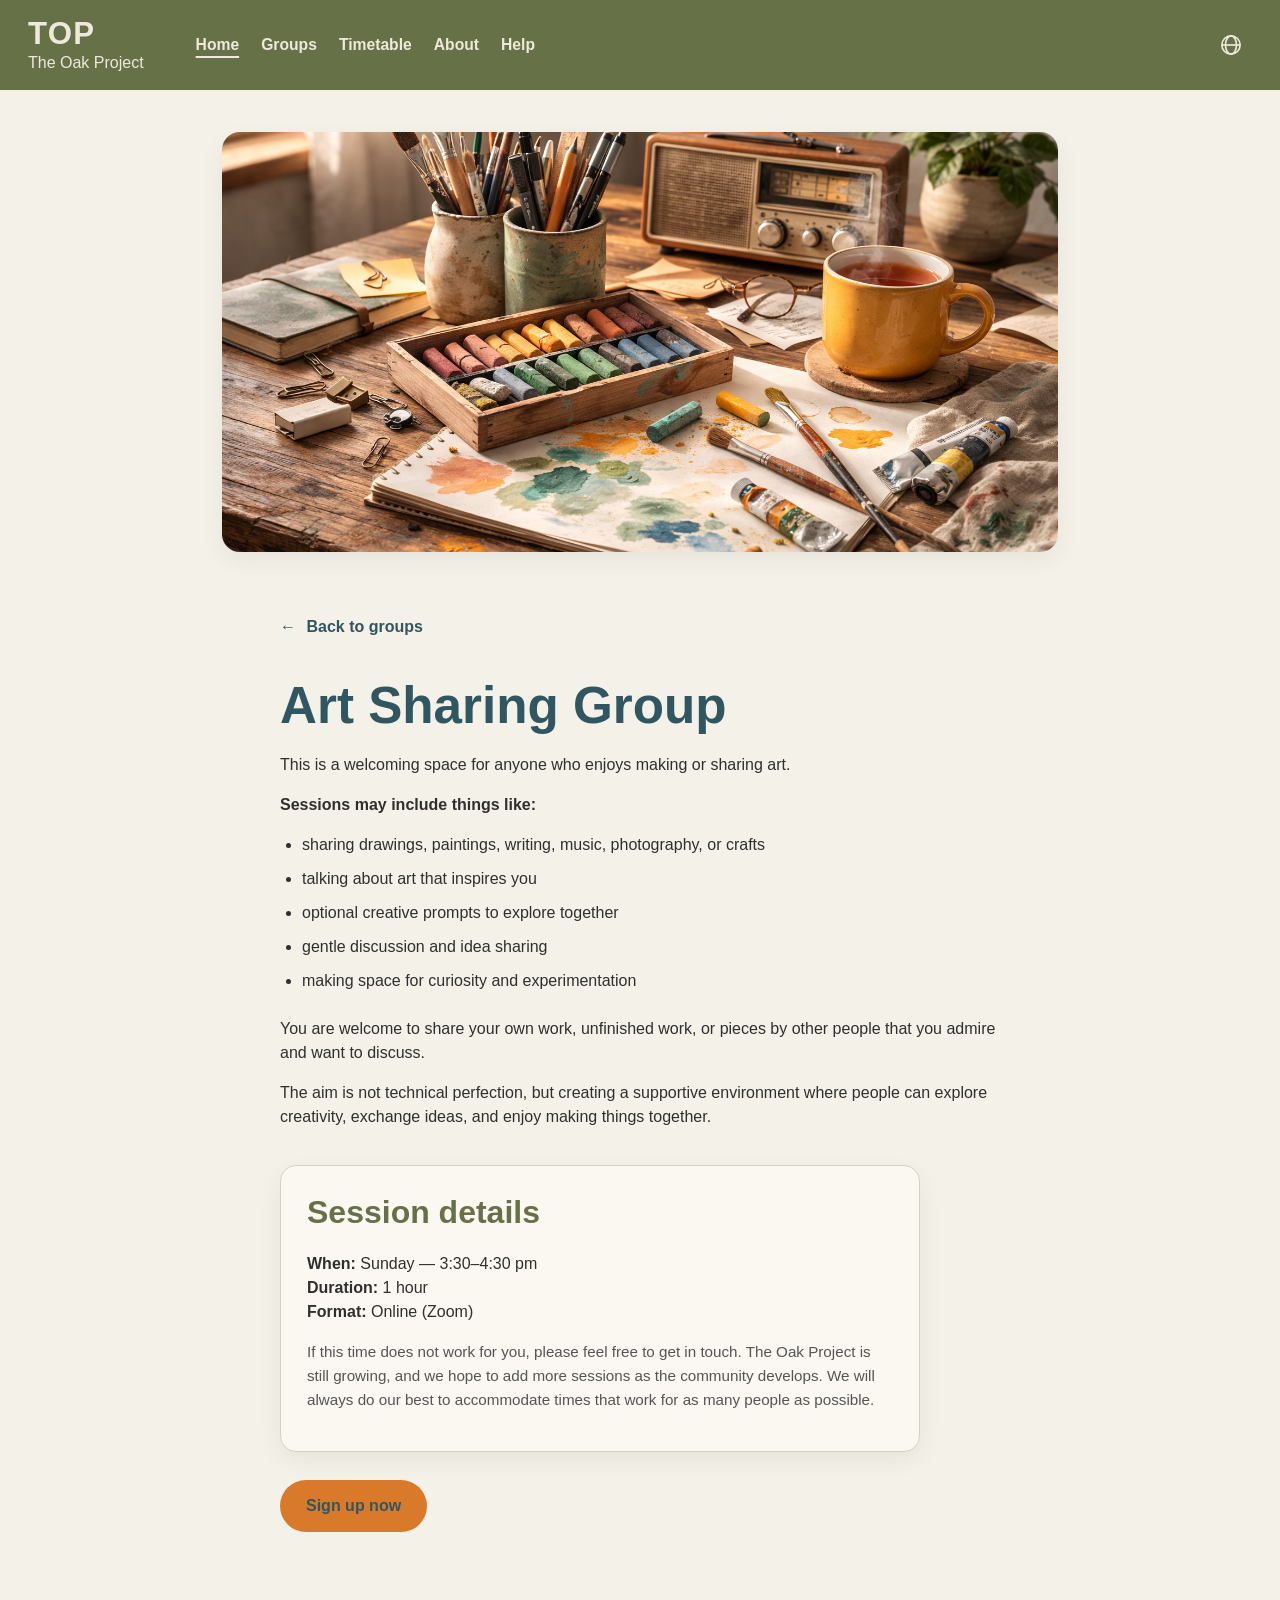
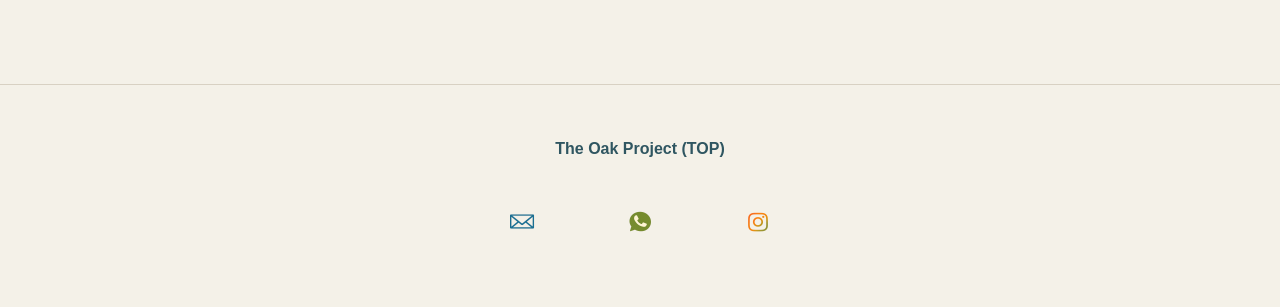
==== art-sharing.html @ 1de81f5d "working site reattached" ====
<!DOCTYPE html>
<html lang="en">
<head>
  <meta charset="UTF-8" />
  <meta name="viewport" content="width=device-width, initial-scale=1.0" />
  <title>Art Sharing Group | The Oak Project</title>
  <link rel="stylesheet" href="style.css" />
</head>
<body>
  <header class="top-bar">
  <div class="top-left">
    <a href="index.html" class="brand-link">
      <span class="site-name">TOP</span>
      <span class="site-subtitle">The Oak Project</span>
    </a>
  </div>

    <nav class="main-nav">
    <a href="index.html" class="nav-link active-nav" data-i18n="nav.home">Home</a>

    <div class="nav-dropdown">
      <button class="nav-link nav-dropdown-button" type="button" data-i18n="nav.groups">Groups</button>
      <div class="nav-dropdown-menu">
  <a href="computer-basics.html" data-i18n="navgroups.computer">Computer Basics</a>
  <a href="beginner-coding.html" data-i18n="navgroups.coding">Beginner Coding</a>
  <a href="english-speaking.html" data-i18n="navgroups.english">English Speaking Practice</a>
  <a href="mindfulness.html" data-i18n="navgroups.mindfulness">Mindfulness & Meditation</a>
  <a href="art-sharing.html" data-i18n="navgroups.art">Art Sharing Group</a>
</div>
    </div>

    <a href="timetable.html" class="nav-link" data-i18n="nav.timetable">Timetable</a>
    <a href="about.html" class="nav-link" data-i18n="nav.about">About</a>
    <a href="help.html" class="nav-link" data-i18n="nav.help">Help</a>
  </nav>

  <div class="language-switcher">
    <button id="languageButton" class="language-button" aria-label="Change language">
      <svg class="globe-icon" viewBox="0 0 24 24" aria-hidden="true">
        <circle cx="12" cy="12" r="10"></circle>
        <ellipse cx="12" cy="12" rx="6" ry="10"></ellipse>
        <line x1="2" y1="12" x2="22" y2="12"></line>
      </svg>
    </button>

    <div id="languageMenu" class="language-menu hidden">
      <button data-lang="en">English</button>
      <button data-lang="ar">العربية</button>
      <button data-lang="es">Español</button>
      <button data-lang="fr">Français</button>
      <button data-lang="uk">Українська</button>
      <button data-lang="zh">中文</button>
    </div>
  </div>
</header>

 <main class="page group-page">
  <section class="group-hero">
    <img src="images/art.png" alt="Art Sharing Group" class="group-page-image" />
  </section>

  <section class="group-content">
    <p class="back-link-wrap">
      <a href="index.html" class="back-link">
        <span class="back-arrow">←</span> <span data-i18n="groupPages.backToGroups">Back to groups</span>
      </a>
    </p>

    <h1 data-i18n="groups.art.title">Art Sharing Group</h1>

    <p data-i18n="groupPages.art.intro">This is a welcoming space for anyone who enjoys making or sharing art.</p>

    <p><strong data-i18n="groupPages.art.includeTitle">Sessions may include things like:</strong></p>

    <ul class="group-list">
      <li data-i18n="groupPages.art.li1">sharing drawings, paintings, writing, music, photography, or crafts</li>
      <li data-i18n="groupPages.art.li2">talking about art that inspires you</li>
      <li data-i18n="groupPages.art.li3">optional creative prompts to explore together</li>
      <li data-i18n="groupPages.art.li4">gentle discussion and idea sharing</li>
      <li data-i18n="groupPages.art.li5">making space for curiosity and experimentation</li>
    </ul>

    <p data-i18n="groupPages.art.p2">You are welcome to share your own work, unfinished work, or pieces by other people that you admire and want to discuss.</p>

    <p data-i18n="groupPages.art.p3">The aim is not technical perfection, but creating a supportive environment where people can explore creativity, exchange ideas, and enjoy making things together.</p>

    <section class="session-info">
      <h2 data-i18n="sessionInfo.title">Session details</h2>

      <p class="session-time">
        <strong data-i18n="sessionInfo.when">When:</strong> Sunday — 3:30–4:30 pm
        <br>
        <strong data-i18n="sessionInfo.duration">Duration:</strong> <span data-i18n="sessionInfo.oneHour">1 hour</span>
        <br>
        <strong data-i18n="sessionInfo.format">Format:</strong> <span data-i18n="sessionInfo.onlineZoom">Online (Zoom)</span>
      </p>

      <p class="session-note" data-i18n="sessionInfo.timeNote">If this time does not work for you, please feel free to get in touch. The Oak Project is still growing, and we hope to add more sessions as the community develops. We will always do our best to accommodate times that work for as many people as possible.</p>
    </section>

    <a href="PASTE-ART-FORM-LINK-HERE" class="signup-button" target="_blank" rel="noopener noreferrer" data-i18n="buttons.signup">
      Sign up now
    </a>
  </section>
</main>
<footer class="site-footer">
  <div class="footer-inner">
    <p class="footer-text">The Oak Project (TOP)</p>

    <div class="footer-links">
      <a href="mailto:hello@theoakproject.org" class="footer-link" aria-label="Email">
        <img src="images/icon-email.png" alt="Email" class="footer-img-icon">
      </a>

      <a href="https://wa.me/447593195218" target="_blank" rel="noopener noreferrer" class="footer-link" aria-label="WhatsApp">
        <img src="images/icon-whatsapp.png" alt="WhatsApp" class="footer-img-icon">
      </a>

      <a href="https://instagram.com/the_oak_project" target="_blank" rel="noopener noreferrer" class="footer-link" aria-label="Instagram">
  <img src="images/icon-instagram.png" alt="Instagram" class="footer-img-icon">
</a>
    </div>
  </div>
</footer>
  <script src="script.js"></script>
</body>
</html>
---- style.css ----
:root {
  --bg: #f4f1e8;
  --card: #fbf8f2;
  --text: #2f2f2f;
  --olive: #667147;
  --sage: #97a37c;
  --petrol: #2f5661;
  --orange: #d97a2b;
  --border: #d8d1c3;
  --cream-text: #efe9dc;
  --shadow: 0 8px 24px rgba(0, 0, 0, 0.06);
}

* {
  box-sizing: border-box;
}

html,
body {
  margin: 0;
  padding: 0;
}

body {
  font-family: Arial, Helvetica, sans-serif;
  background: var(--bg);
  color: var(--text);
  line-height: 1.5;
}

/* TOP BAR */
.top-bar {
  background: var(--olive);
  color: var(--cream-text);
  display: flex;
  justify-content: space-between;
  align-items: center;
  gap: 24px;
  padding: 18px 28px;
  position: sticky;
  top: 0;
  z-index: 1000;
  min-height: 82px;
}

.top-left {
  flex: 0 0 auto;
}

.site-brand {
  display: flex;
  flex-direction: column;
  gap: 4px;
}

.brand-link {
  text-decoration: none;
  color: inherit;
  display: flex;
  flex-direction: column;
  gap: 4px;
  align-items: flex-start;
}

.site-name {
  font-size: 1.95rem;
  font-weight: 700;
  letter-spacing: 0.04em;
  line-height: 1;
}

.site-subtitle {
  font-size: 1rem;
  line-height: 1.2;
  color: var(--cream-text);
}

/* NAVIGATION */
.main-nav {
  display: flex;
  align-items: center;
  gap: 22px;
  margin-left: 28px;
  margin-right: auto;
}

.nav-link {
  color: var(--cream-text);
  text-decoration: none;
  font-weight: 600;
  font-size: 0.98rem;
  background: transparent;
  border: none;
  cursor: pointer;
  padding: 6px 0;
  transition: color 0.2s ease;
}

.nav-link:hover {
  color: var(--orange);
}

.active-nav {
  color: var(--cream-text);
  text-decoration: underline;
  text-underline-offset: 6px;
  text-decoration-thickness: 2px;
}

.nav-dropdown {
  position: relative;
}

.nav-dropdown-button {
  font-family: inherit;
}

.nav-dropdown-menu {
  position: absolute;
  top: 100%;
  left: 0;
  min-width: 220px;
  background: var(--card);
  border: 1px solid var(--border);
  border-radius: 12px;
  box-shadow: var(--shadow);
  padding: 8px 0;
  display: none;
  z-index: 3000;
}

.nav-dropdown-menu a {
  display: block;
  padding: 10px 14px;
  text-decoration: none;
  color: var(--text);
  font-size: 0.95rem;
}

.nav-dropdown-menu a:hover {
  background: #efe9dc;
}

.nav-dropdown:hover .nav-dropdown-menu {
  display: block;
}

/* LANGUAGE SWITCHER */
.language-switcher {
  position: relative;
  z-index: 2000;
}

.language-button {
  background: transparent;
  border: none;
  cursor: pointer;
  padding: 8px 10px;
  line-height: 1;
  color: var(--cream-text);
}

.globe-icon {
  width: 22px;
  height: 22px;
  stroke: #efe9dc;
  stroke-width: 1.8;
  fill: none;
  display: block;
  transition: stroke 0.2s ease, opacity 0.2s ease;
}

.language-button:hover .globe-icon {
  stroke: var(--orange);
  opacity: 1;
}

.language-menu {
  position: absolute;
  right: 0;
  top: 48px;
  background: var(--card);
  border: 1px solid var(--border);
  border-radius: 10px;
  box-shadow: var(--shadow);
  min-width: 180px;
  overflow: hidden;
  z-index: 3000;
}

.language-menu button {
  display: block;
  width: 100%;
  border: none;
  background: transparent;
  padding: 12px 14px;
  text-align: left;
  cursor: pointer;
  font-size: 0.95rem;
  color: var(--text);
}

.language-menu button:hover {
  background: #efe9dc;
}

.hidden {
  display: none;
}

/* PAGE LAYOUT */
.page {
  max-width: 1300px;
  margin: 0 auto;
  padding: 42px 32px 72px;
}

.hero {
  text-align: center;
  margin-bottom: 56px;
}

.logo-wrap {
  margin-bottom: 24px;
}

.logo {
  width: 670px;
  max-width: 100%;
  height: auto;
  display: block;
  margin: 0 auto;
}

h1 {
  font-size: clamp(2rem, 4vw, 3.2rem);
  color: var(--petrol);
  margin: 0 0 18px;
  line-height: 1.2;
}

.intro,
.online-free,
.groups-intro,
.updates p {
  max-width: 760px;
  margin-left: auto;
  margin-right: auto;
}

.intro {
  margin-bottom: 14px;
}

.online-free {
  font-weight: 600;
  color: var(--olive);
}

/* HERO BUTTON */
.hero-button-wrap {
  text-align: center;
  margin-top: 20px;
}

.hero-button {
  display: inline-block;
  background: var(--orange);
  color: var(--petrol);
  text-decoration: none;
  font-weight: 700;
  padding: 14px 24px;
  border-radius: 999px;
  transition: transform 0.2s ease, box-shadow 0.2s ease, background 0.2s ease, color 0.2s ease;
}

.hero-button:hover {
  transform: translateY(-2px);
  box-shadow: 0 10px 20px rgba(0, 0, 0, 0.12);
  background: var(--petrol);
  color: var(--orange);
}

/* GROUPS */
.groups-section {
  margin-top: 10px;
}

h2 {
  text-align: left;
  color: var(--olive);
  margin: 0 0 8px;
  font-size: 2rem;
}

.groups-intro {
  text-align: center;
  margin-bottom: 34px;
}

.groups-grid {
  display: grid;
  grid-template-columns: repeat(3, minmax(320px, 1fr));
  gap: 34px;
  justify-content: center;
  align-items: start;
}

.group-card {
  background: var(--card);
  border: 1px solid var(--border);
  border-radius: 16px;
  overflow: hidden;
  box-shadow: var(--shadow);
  transition: transform 0.2s ease, box-shadow 0.2s ease, background 0.2s ease;
}

.group-card:hover {
  transform: translateY(-4px);
  box-shadow: 0 14px 28px rgba(0, 0, 0, 0.08);
  background: #ead0b8;
}

.card-link {
  text-decoration: none;
  color: inherit;
  display: block;
}

.group-image {
  width: 100%;
  height: 240px;
  object-fit: cover;
  display: block;
}

.group-card h3 {
  margin: 16px 16px 8px;
  color: var(--petrol);
  font-size: 1.1rem;
  line-height: 1.25;
}

.group-card p {
  margin: 0 16px 18px;
  font-size: 0.95rem;
  line-height: 1.45;
}

/* UPDATES */
.updates {
  text-align: center;
  margin-top: 46px;
}

.updates p:first-child {
  color: var(--orange);
  font-weight: 700;
  margin-bottom: 8px;
}

/* GROUP PAGE */
.group-page {
  max-width: 900px;
  margin: 0 auto;
}

.group-hero {
  margin-bottom: 28px;
}

.group-page-image {
  width: 100%;
  height: 420px;
  object-fit: cover;
  border-radius: 18px;
  margin-bottom: 28px;
  box-shadow: var(--shadow);
}

.group-content {
  max-width: 720px;
  margin: 0 auto;
}

.group-content h1 {
  margin-bottom: 16px;
  color: var(--petrol);
}

.group-content p {
  margin-bottom: 16px;
}

.back-link {
  display: inline-block;
  margin-bottom: 20px;
  color: var(--petrol);
  text-decoration: none;
  font-weight: 600;
}

.back-link:hover {
  text-decoration: underline;
}

.back-arrow {
  display: inline-block;
  margin-right: 6px;
}

.group-list {
  padding-left: 22px;
  margin-bottom: 24px;
}

.group-list li {
  margin-bottom: 10px;
}

.signup-button {
  display: inline-block;
  margin-top: 28px;
  background: var(--orange);
  color: var(--petrol);
  text-decoration: none;
  font-weight: 700;
  padding: 14px 26px;
  border-radius: 40px;
  transition: transform 0.2s ease, box-shadow 0.2s ease, background 0.2s ease, color 0.2s ease;
}

.signup-button:hover {
  transform: translateY(-2px);
  box-shadow: 0 10px 20px rgba(0, 0, 0, 0.12);
  background: var(--petrol);
  color: var(--orange);
}

/* SESSION DETAILS CARD */
.session-info {
  margin-top: 36px;
  padding: 22px 26px;
  background: var(--card);
  border: 1px solid var(--border);
  border-radius: 16px;
  box-shadow: var(--shadow);
  max-width: 640px;
}

.session-info h2 {
  margin-top: 0;
  margin-bottom: 12px;
  color: var(--olive);
  text-align: left;
}

.session-time {
  margin-bottom: 14px;
}

.session-note {
  font-size: 0.95rem;
  line-height: 1.6;
  color: #555;
}

/* TIMETABLE PAGE */
.timetable-page {
  max-width: 1200px;
}

.timetable-title {
  text-align: center;
  margin-bottom: 40px;
}

.timetable {
  display: grid;
  grid-template-columns: repeat(3, 1fr);
  gap: 34px;
  align-items: start;
}

.day-card {
  background: var(--card);
  border: 1px solid var(--border);
  border-radius: 18px;
  padding: 30px 28px;
  box-shadow: var(--shadow);
  min-height: 320px;
}

.day-card h2 {
  margin-top: 0;
  color: var(--olive);
  margin-bottom: 24px;
  font-size: 1.8rem;
}

.session {
  margin-bottom: 26px;
}

.time {
  font-weight: 700;
  color: var(--petrol);
  margin-bottom: 6px;
  font-size: 1.2rem;
}

.group {
  font-size: 1.08rem;
  line-height: 1.4;
}

/* ABOUT PAGE */
.about-page {
  max-width: 900px;
}

.about-content {
  max-width: 760px;
  margin: 0 auto;
}

.about-content h1 {
  text-align: center;
  margin-bottom: 24px;
  color: var(--petrol);
}

.about-content h2 {
  margin-top: 48px;
  margin-bottom: 14px;
  color: var(--olive);
  font-size: 1.8rem;
  text-align: left;
}

.about-content p {
  margin-bottom: 18px;
  font-size: 1rem;
  line-height: 1.6;
}

.about-content h2 + p {
  margin-top: 10px;
}

.about-content p strong {
  font-weight: 700;
}

/* HELP PAGE */
.help-page {
  max-width: 980px;
}

.help-content {
  max-width: 760px;
  margin: 0 auto;
}

.help-content h1 {
  text-align: center;
  margin-bottom: 14px;
  color: var(--petrol);
}

.help-content h2 {
  margin-top: 44px;
  margin-bottom: 14px;
  color: var(--olive);
  font-size: 1.8rem;
  text-align: center;
}

.help-content p {
  margin-bottom: 16px;
  line-height: 1.6;
  text-align: center;
}

.language-help {
  position: relative;
  margin-bottom: 26px;
  padding-bottom: 6px;
}

.language-help h2 {
  margin-top: 0;
}

.language-help-row {
  display: block;
  text-align: center;
}

.language-help-row p {
  margin: 0 auto;
  max-width: 520px;
}

.help-arrow-wrap {
  position: absolute;
  right: 80px;
  top: 52px;
  pointer-events: none;
}

.help-arrow {
  width: 180px;
  height: 70px;
  overflow: visible;
}

.help-arrow path {
  fill: none;
  stroke: var(--orange);
  stroke-width: 3;
  stroke-linecap: round;
  stroke-linejoin: round;
}

.help-arrow .arrow-line {
  stroke-dasharray: 260;
  stroke-dashoffset: 260;
  animation: drawArrow 2.6s ease-in-out infinite;
}

.help-arrow .arrow-head {
  stroke-dasharray: 60;
  stroke-dashoffset: 60;
  animation: drawArrowHead 2.6s ease-in-out infinite;
}

@keyframes drawArrow {
  0% {
    stroke-dashoffset: 260;
    opacity: 0;
  }
  15% {
    opacity: 1;
  }
  60% {
    stroke-dashoffset: 0;
    opacity: 1;
  }
  100% {
    stroke-dashoffset: 0;
    opacity: 0.85;
  }
}

@keyframes drawArrowHead {
  0% {
    stroke-dashoffset: 60;
    opacity: 0;
  }
  35% {
    opacity: 1;
  }
  70% {
    stroke-dashoffset: 0;
    opacity: 1;
  }
  100% {
    stroke-dashoffset: 0;
    opacity: 0.85;
  }
}

.contact-box {
  background: var(--card);
  border: 1px solid var(--border);
  border-radius: 16px;
  padding: 18px 20px;
  box-shadow: var(--shadow);
  max-width: 460px;
  margin: 20px auto;
}

.contact-box p {
  margin: 0 0 10px;
}

.contact-box p:last-child {
  margin-bottom: 0;
}

.contact-link {
  color: var(--petrol);
  text-decoration: none;
  font-weight: 600;
}

.contact-link:hover {
  color: var(--orange);
  text-decoration: underline;
}

/* FOOTER */
.site-footer {
  margin-top: 80px;
  padding: 36px 20px;
  border-top: 1px solid var(--border);
  background: var(--bg);
}

.footer-inner {
  max-width: 900px;
  margin: 0 auto;
  text-align: center;
}

.footer-text {
  margin-bottom: 14px;
  font-weight: 600;
  color: var(--petrol);
}

.footer-links {
  display: flex;
  justify-content: center;
  gap: 22px;
}

.footer-link {
  display: inline-flex;
  align-items: center;
  justify-content: center;
  text-decoration: none;
}

.footer-img-icon {
  width: 28px;
  height: 28px;
  display: block;
  object-fit: contain;
  transition: transform 0.2s ease, opacity 0.2s ease;
}

.footer-link:hover .footer-img-icon {
  transform: translateY(-3px);
  opacity: 0.9;
}

/* RTL SUPPORT */
html[dir="rtl"] body {
  text-align: right;
}

html[dir="rtl"] .top-bar {
  flex-direction: row;
  justify-content: space-between;
}

html[dir="rtl"] .top-left {
  margin-right: 0;
  margin-left: 0;
  flex: 0 0 auto;
}

html[dir="rtl"] .site-brand {
  text-align: left;
}

html[dir="rtl"] .brand-link {
  align-items: flex-start;
}

html[dir="rtl"] .main-nav {
  flex-direction: row;
  margin-left: 28px;
  margin-right: auto;
}

html[dir="rtl"] .nav-dropdown-menu {
  left: auto;
  right: 0;
}

html[dir="rtl"] .language-menu {
  left: auto;
  right: 0;
}

html[dir="rtl"] .language-menu button,
html[dir="rtl"] .group-card h3,
html[dir="rtl"] .group-card p,
html[dir="rtl"] .intro,
html[dir="rtl"] .online-free,
html[dir="rtl"] .groups-intro,
html[dir="rtl"] .updates,
html[dir="rtl"] .group-content,
html[dir="rtl"] .back-link,
html[dir="rtl"] .about-content,
html[dir="rtl"] .help-content,
html[dir="rtl"] .session-info {
  text-align: right;
}

html[dir="rtl"] .group-list {
  padding-left: 0;
  padding-right: 22px;
}

html[dir="rtl"] .back-arrow {
  transform: scaleX(-1);
  margin-right: 0;
  margin-left: 6px;
}

/* RESPONSIVE */
@media (max-width: 1100px) {
  .page {
    max-width: 980px;
  }

  .groups-grid {
    grid-template-columns: repeat(2, minmax(300px, 1fr));
  }

  .logo {
    width: 280px;
  }

  .main-nav {
    gap: 16px;
  }

  .nav-link {
    font-size: 0.92rem;
  }

  .timetable {
    grid-template-columns: 1fr;
  }

  .day-card {
    min-height: auto;
  }
}

@media (max-width: 760px) {
  .top-bar {
    flex-wrap: wrap;
    justify-content: space-between;
  }

  .main-nav {
    order: 3;
    width: 100%;
    justify-content: center;
    flex-wrap: wrap;
    gap: 14px 18px;
    padding-top: 6px;
    margin-left: 0;
    margin-right: 0;
  }

  html[dir="rtl"] .main-nav {
    margin-left: 0;
    margin-right: 0;
  }
}

@media (max-width: 680px) {
  .top-bar {
    padding: 14px 18px;
    min-height: 74px;
  }

  .site-name {
    font-size: 1.65rem;
  }

  .site-subtitle {
    font-size: 0.9rem;
  }

  .page {
    padding: 28px 18px 56px;
  }

  .logo {
    width: 210px;
  }

  .groups-grid {
    grid-template-columns: 1fr;
    gap: 22px;
  }

  .group-image {
    height: 220px;
  }

  .group-page-image {
    height: 260px;
  }

  .help-content h2 {
    font-size: 1.55rem;
  }

  .help-arrow {
    width: 150px;
    height: 60px;
  }

  .contact-box {
    padding: 16px 16px;
  }
}
.mailing-link {
  color: var(--petrol);
  font-weight: 600;
  text-decoration: none;
  transition: color 0.2s ease;
}

.mailing-link:hover {
  color: var(--orange);
  text-decoration: underline;
}
.footer-img-icon {
  width: 96px;
  height: 96px;
  display: block;
  object-fit: contain;
  transition: transform 0.2s ease, opacity 0.2s ease;
}
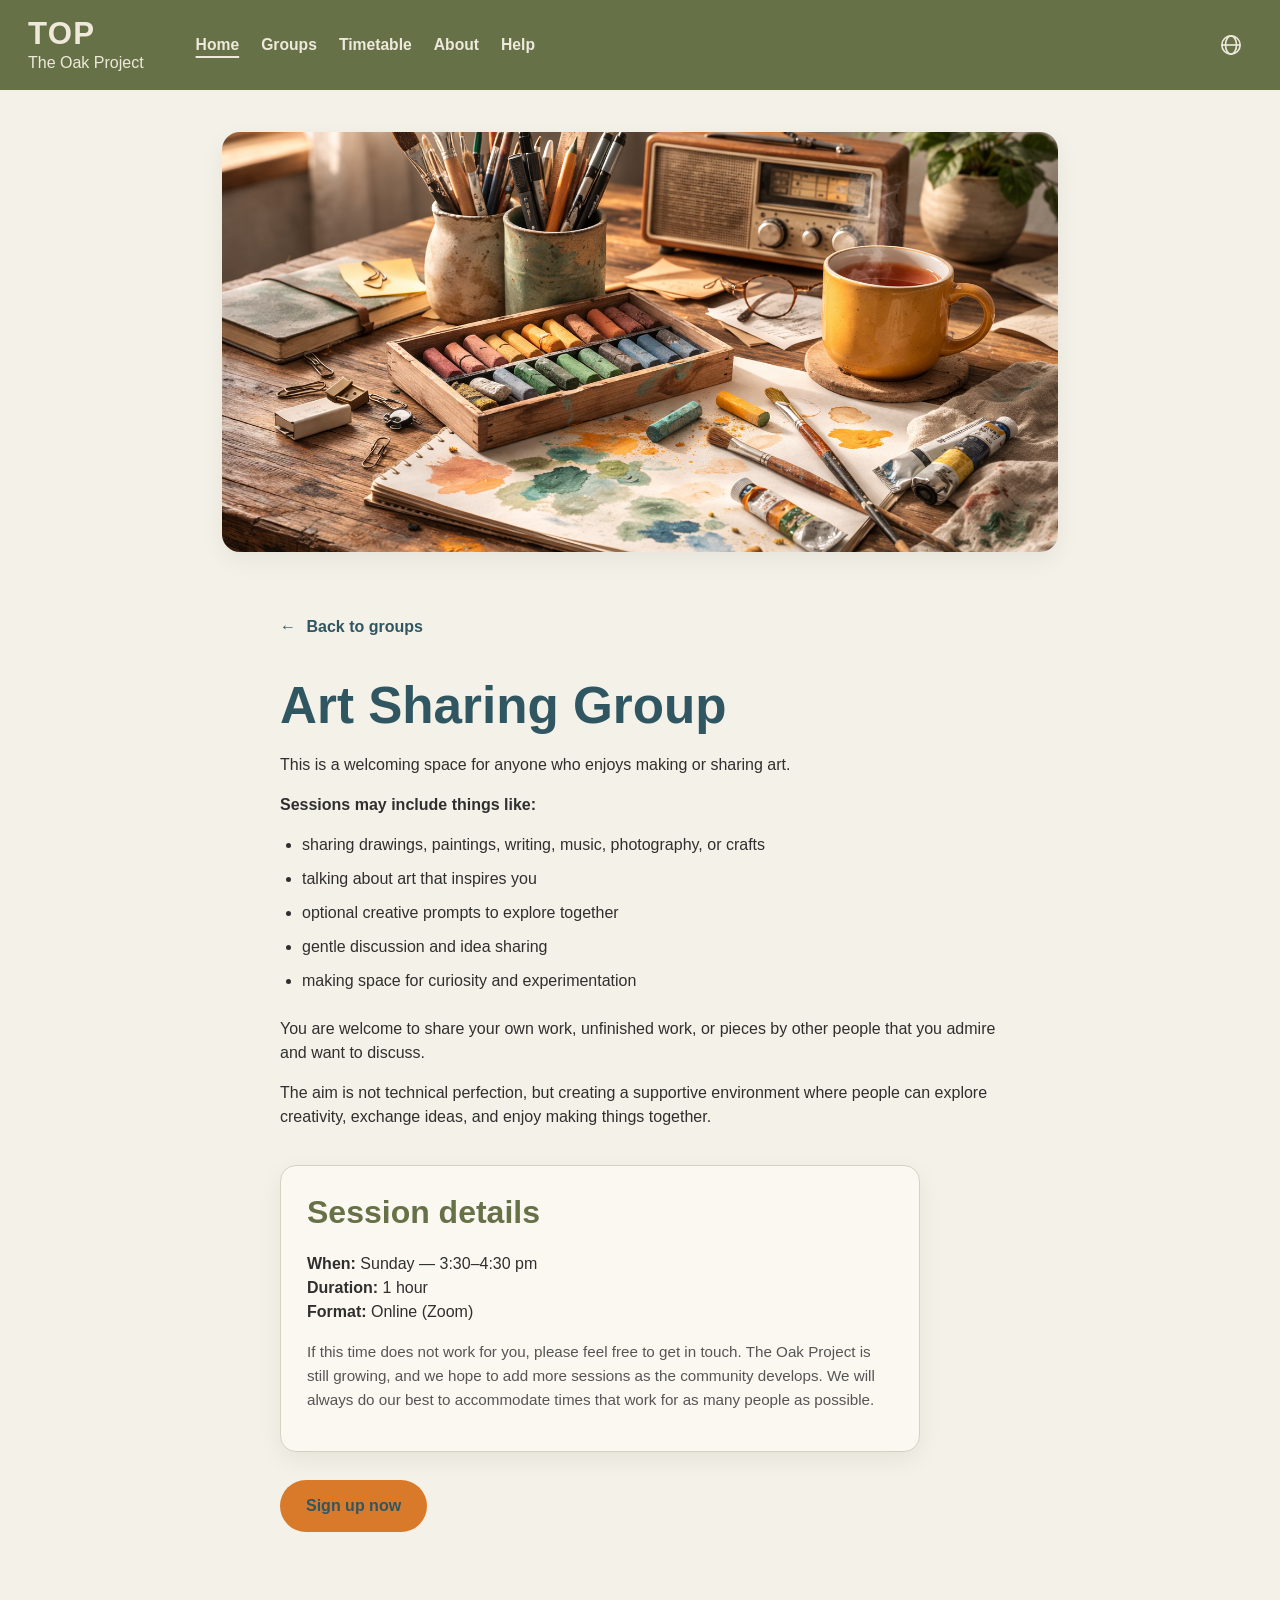
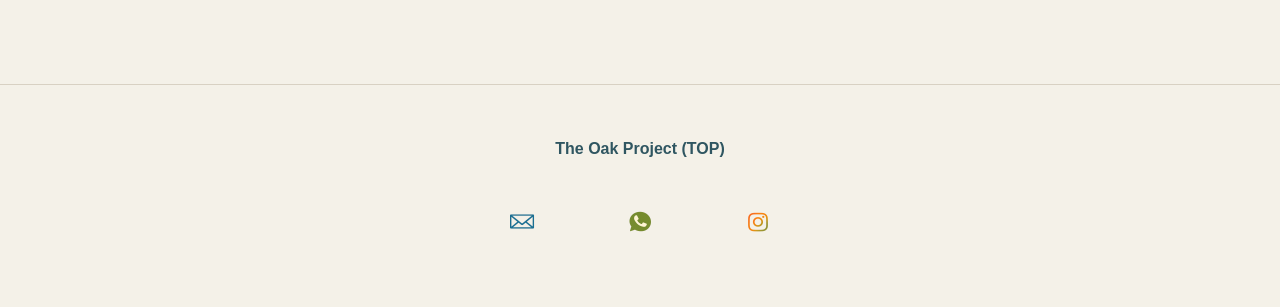
==== commit 6b0775c1: "translation update" ====
--- a/art-sharing.html
+++ b/art-sharing.html
@@ -87,18 +87,21 @@
     <section class="session-info">
       <h2 data-i18n="sessionInfo.title">Session details</h2>
 
-      <p class="session-time">
-        <strong data-i18n="sessionInfo.when">When:</strong> Sunday — 3:30–4:30 pm
-        <br>
-        <strong data-i18n="sessionInfo.duration">Duration:</strong> <span data-i18n="sessionInfo.oneHour">1 hour</span>
-        <br>
-        <strong data-i18n="sessionInfo.format">Format:</strong> <span data-i18n="sessionInfo.onlineZoom">Online (Zoom)</span>
-      </p>
+     <p class="session-time">
+  <strong data-i18n="sessionInfo.when">When:</strong>
+  <span data-i18n="groupSchedule.artWhen">Sunday — 3:30–4:30 pm</span>
+  <br>
+  <strong data-i18n="sessionInfo.duration">Duration:</strong>
+  <span data-i18n="sessionInfo.oneHour">1 hour</span>
+  <br>
+  <strong data-i18n="sessionInfo.format">Format:</strong>
+  <span data-i18n="sessionInfo.onlineZoom">Online (Zoom)</span>
+</p>
 
       <p class="session-note" data-i18n="sessionInfo.timeNote">If this time does not work for you, please feel free to get in touch. The Oak Project is still growing, and we hope to add more sessions as the community develops. We will always do our best to accommodate times that work for as many people as possible.</p>
     </section>
 
-    <a href="PASTE-ART-FORM-LINK-HERE" class="signup-button" target="_blank" rel="noopener noreferrer" data-i18n="buttons.signup">
+    <a href="https://forms.gle/1McNnBf9S4WVfCGBA" class="signup-button" target="_blank" rel="noopener noreferrer" data-i18n="buttons.signup">
       Sign up now
     </a>
   </section>
--- a/style.css
+++ b/style.css
@@ -931,4 +931,21 @@
   display: block;
   object-fit: contain;
   transition: transform 0.2s ease, opacity 0.2s ease;
+}
+@media (max-width: 680px) {
+  .language-help {
+    padding-top: 10px;
+  }
+
+  .help-arrow-wrap {
+    position: static;
+    display: flex;
+    justify-content: center;
+    margin-top: 10px;
+  }
+
+  .help-arrow {
+    width: 120px;
+    height: 50px;
+  }
 }
